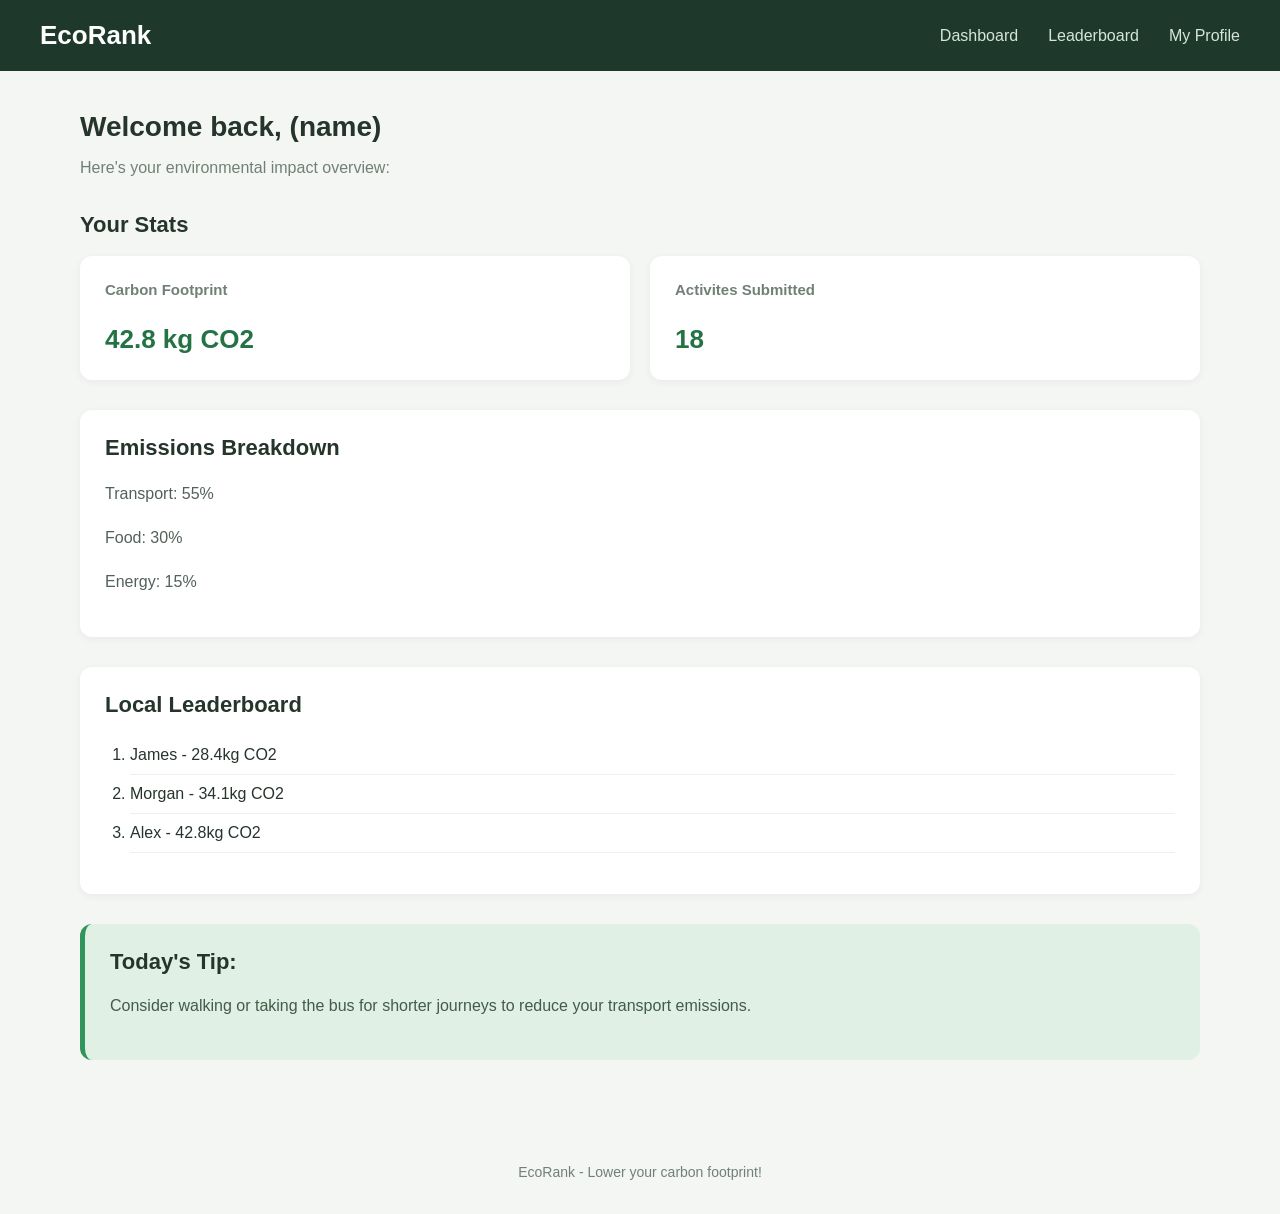
==== index.html @ 4ebb6439 "Add files via upload" ====
<!DOCTYPE html>
<head>
    <title>EcoRank Student Dashboard</title>
    <link rel="stylesheet" href="style.css">
</head>

<body>
    <div class="app-container">
        <header>
            <nav>
                <h1>EcoRank</h1>
                <ul>
                    <li>Dashboard</li>
                    <li>Leaderboard</li>
                    <li>My Profile</li>
                </ul>
            </nav>
        </header>

        <main>
            <section class="welcome-section">
                <h2>Welcome back, (name)</h2>
                <p>Here's your environmental impact overview:</p>
            </section>

            <section class="stats-section">
                <h2>Your Stats</h2>

                <div class="stats-container">
                        
                    <div class="stat-card">
                        <h3>Carbon Footprint</h3>
                        <p>42.8 kg CO2</p>
                    </div>

                    <div class="stat-card">
                        <h3>Activites Submitted</h3>
                        <p>18</p>
                    </div>

                </div>
            </section>

            <section class="footprint-section">
                <h2>Emissions Breakdown</h2>
                <p>Transport: 55%</p>
                <p>Food: 30%</p>
                <p>Energy: 15%</p>
            </section>

            <section class="leaderboard-section">
                <h2>Local Leaderboard</h2>

                <ol>
                    <li>James - 28.4kg CO2</li>
                    <li>Morgan - 34.1kg CO2</li>
                    <li>Alex - 42.8kg CO2</li>
                </ol>
            </section>

            <section class="suggestions-section">
                <h2>Today's Tip:</h2>
                    <p>Consider walking or taking the bus for shorter journeys to reduce your transport emissions.</p>
                </h2>
            </section>
        </main>

        <footer>
            <p>EcoRank - Lower your carbon footprint!</p>
        </footer>
    </div>
</body>
</html>
---- style.css ----
* {
    box-sizing: border-box;
}

body {
    margin: 0;
    padding: 0;
    font-family: Arial, Helvetica, sans-serif;
    background-color: #f3f6f3;
    color: #26352b;
}

.app-container {
    width: 100%;
    min-height: 100vh;
}

header {
    background-color: #1e392b;
    color: white;
    padding: 20px 40px;
}

nav {
    display: flex;
    justify-content: space-between;
    align-items: center;
}

nav h1 {
    margin: 0;
    font-size: 26px;
}

nav ul {
    display: flex;
    list-style: none;
    gap: 30px;
    margin: 0;
    padding: 0;
}

nav li {
    cursor: pointer;
    color: #d5e5d9
}

main {
    max-width: 1200px;
    margin: 0 auto;
    padding: 40px;
}

section {
    margin-bottom: 30px;
}

h2 {
    margin-top: 0;
    font-size: 22px;
}

.welcome-section {
    margin-bottom: 35px;
}

.welcome-section h2 {
    font-size: 28px;
    margin-bottom: 8px;
}

.welcome-section p {
    color: #718076;
}

.stats-container {
    display: flex;
    gap: 20px;
}

.stat-card {
    background-color: white;
    flex: 1;
    padding: 25px;
    border-radius: 12px;
    box-shadow: 0 2px 8px rgba(0, 0, 0, 0.05);
}

.stat-card h3 {
    font-size: 15px;
    color: #718076;
    margin-top: 0;
}

.stat-card p {
    font-size: 26px;
    font-weight: bold;
    color: #247344;
    margin-bottom: 0;
}

.footprint-section {
    background-color: white;
    padding: 25px;
    border-radius: 12px;
    box-shadow: 0 2px 8px rgba(0, 0, 0, 0.05);
}

.footprint-section p {
    color: #526158;
    padding: 5px 0;
}

.leaderboard-section {
    background-color: white;
    padding: 25px;
    border-radius: 12px;
    box-shadow: 0 2px 8px rgba(0, 0, 0, 0.05);
}

.leaderboard-section ol {
    padding-left: 25px;
}

.leaderboard-section li {
    padding: 10px 0;
    border-bottom: 1px solid #edf0ed;
}

.suggestions-section {
    background-color: #e0f0e4;
    padding: 25px;
    border-radius: 12px;
    border-left: 5px solid #31945a;
}

.suggestions-section p {
    color: #435b49;
    line-height: 1.6;
}

footer {
    text-align: center;
    padding: 20px;
    color: #718076;
    font-size: 14px;
}

@media (max-width: 650px) {

    header {
        padding: 20px;
    }

    nav {
        flex-direction: column;
        gap: 20px;
    }

    nav ul {
        gap: 15px;
        font-size: 14px;
    }

    main {
        padding: 25px 20px;
    }

    .stats-container {
        flex-direction: column;
    }

    .welcome-section h2 {
        font-size: 23px;
    }
}
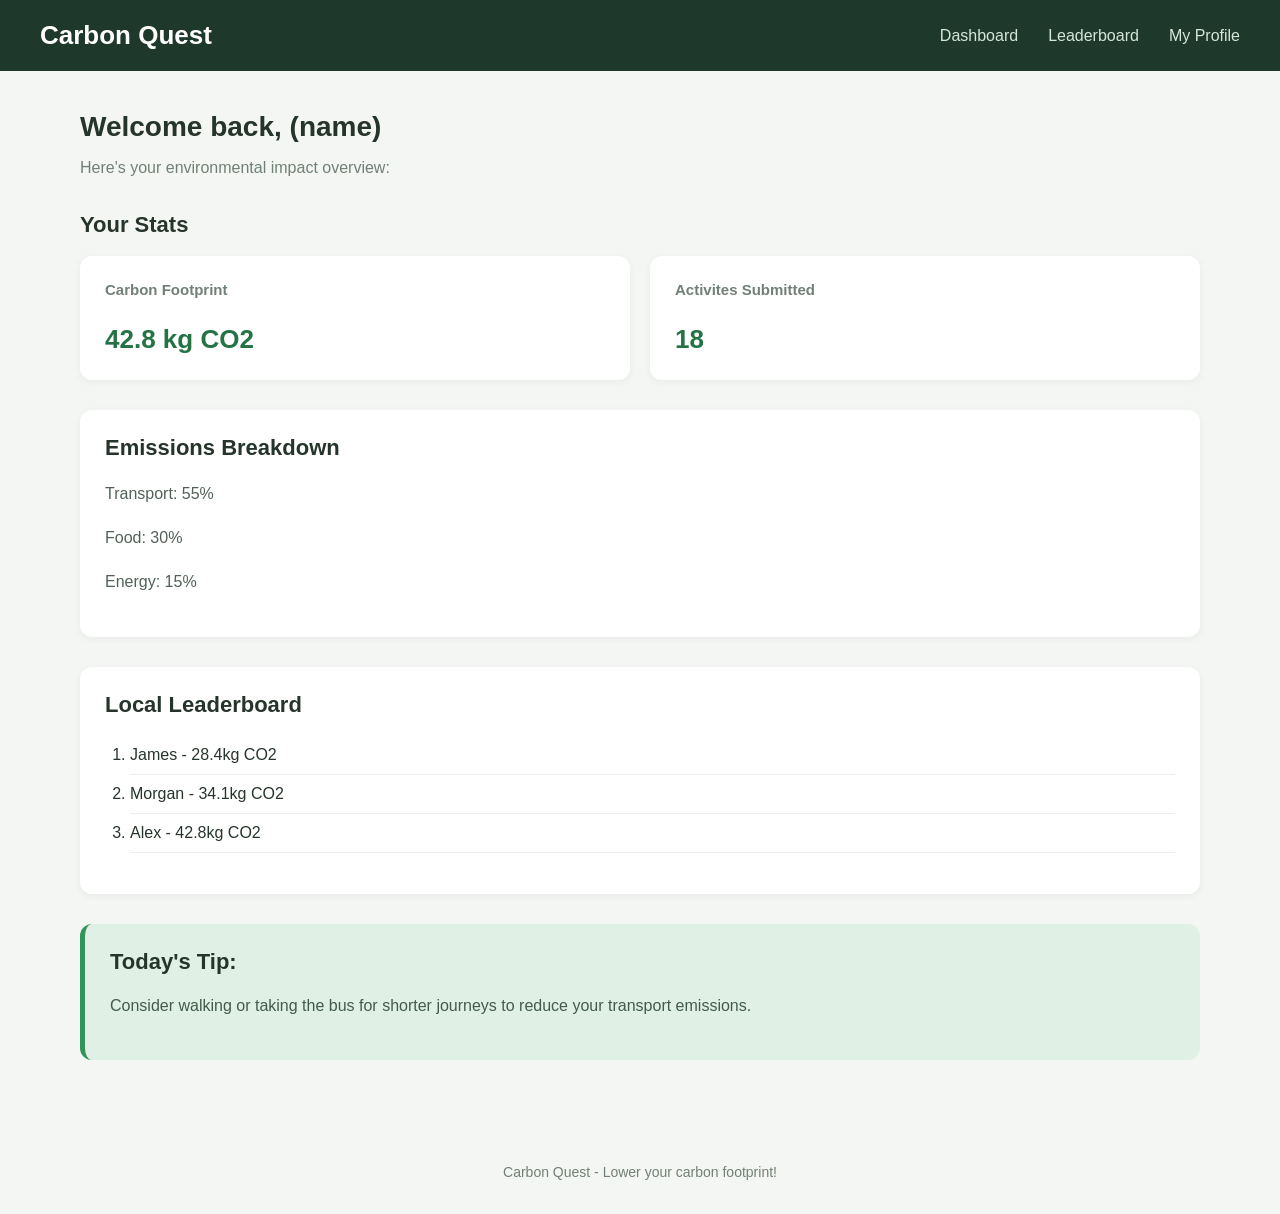
==== commit ab1667ad: "Add files via upload" ====
--- a/index.html
+++ b/index.html
@@ -1,6 +1,6 @@
 <!DOCTYPE html>
 <head>
-    <title>EcoRank Student Dashboard</title>
+    <title>Carbon Quest Student Dashboard</title>
     <link rel="stylesheet" href="style.css">
 </head>
 
@@ -8,7 +8,7 @@
     <div class="app-container">
         <header>
             <nav>
-                <h1>EcoRank</h1>
+                <h1>Carbon Quest</h1>
                 <ul>
                     <li>Dashboard</li>
                     <li>Leaderboard</li>
@@ -66,7 +66,7 @@
         </main>
 
         <footer>
-            <p>EcoRank - Lower your carbon footprint!</p>
+            <p>Carbon Quest - Lower your carbon footprint!</p>
         </footer>
     </div>
 </body>
